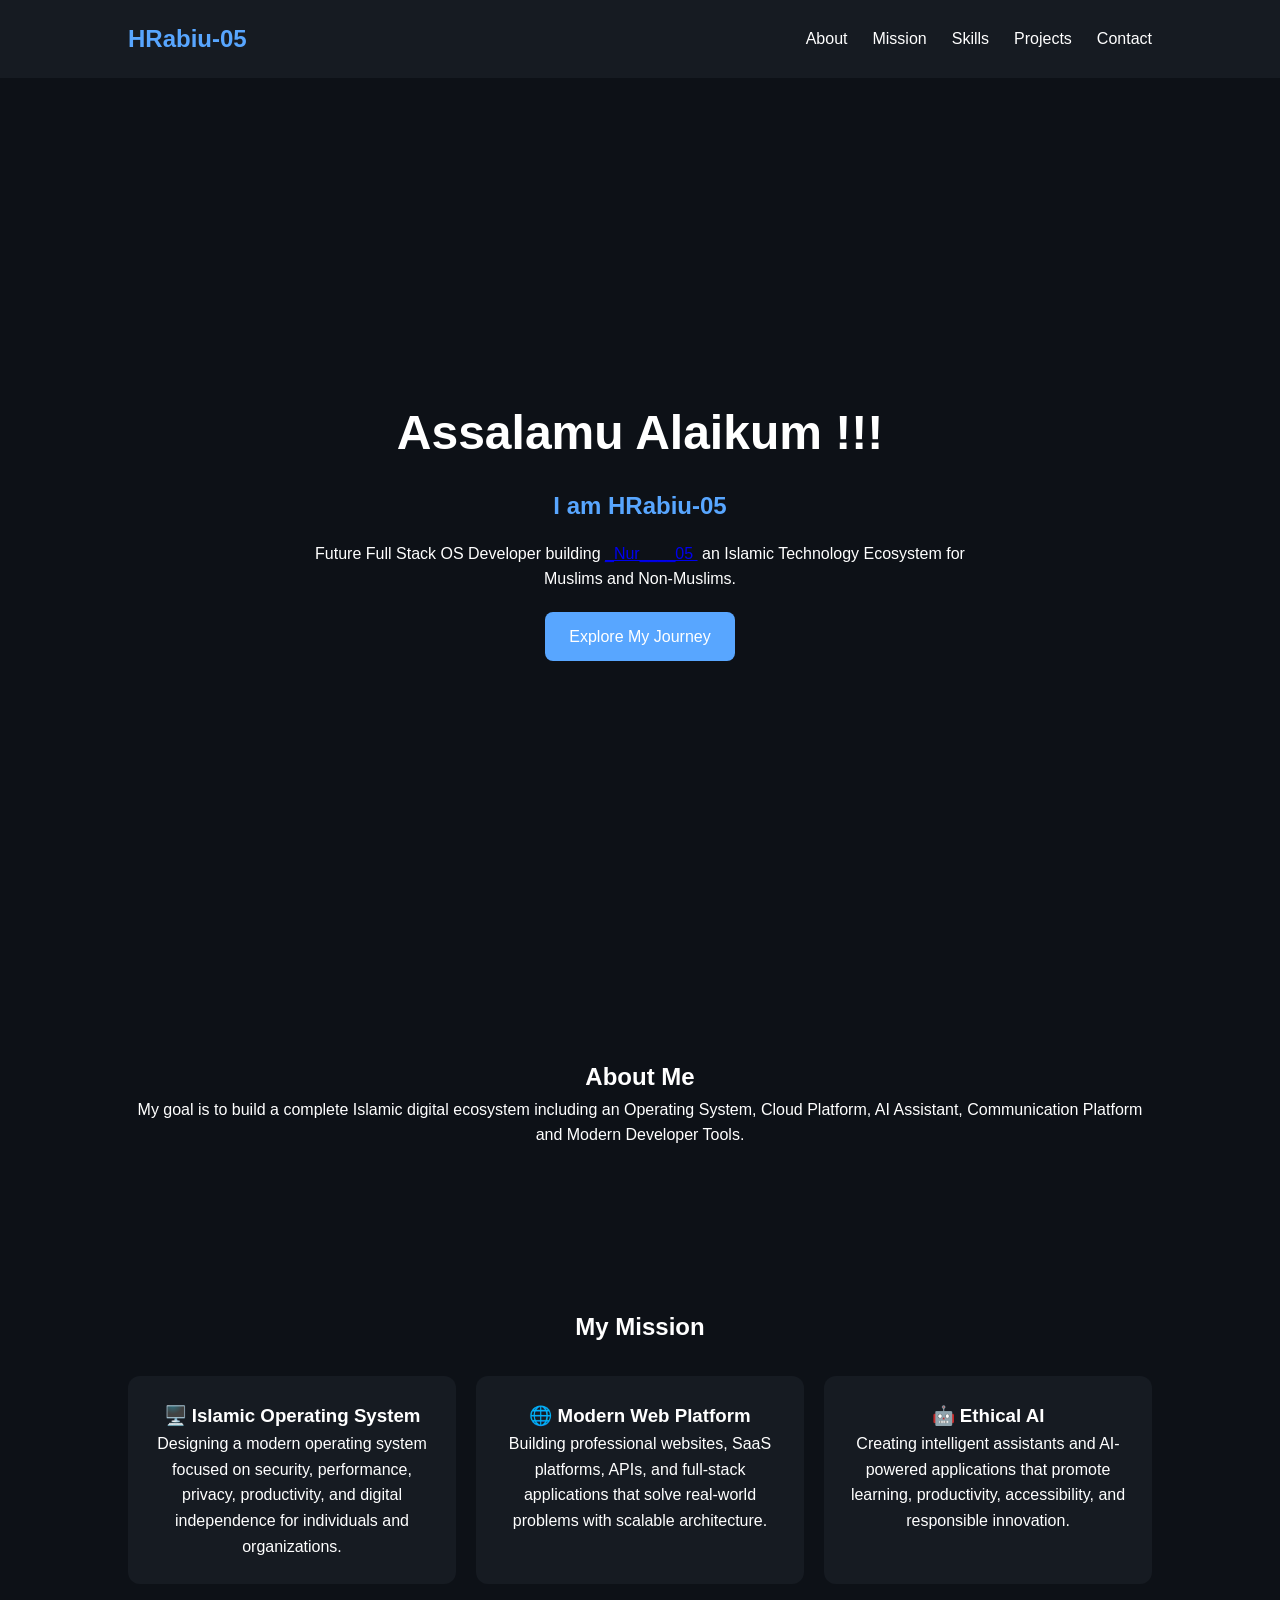
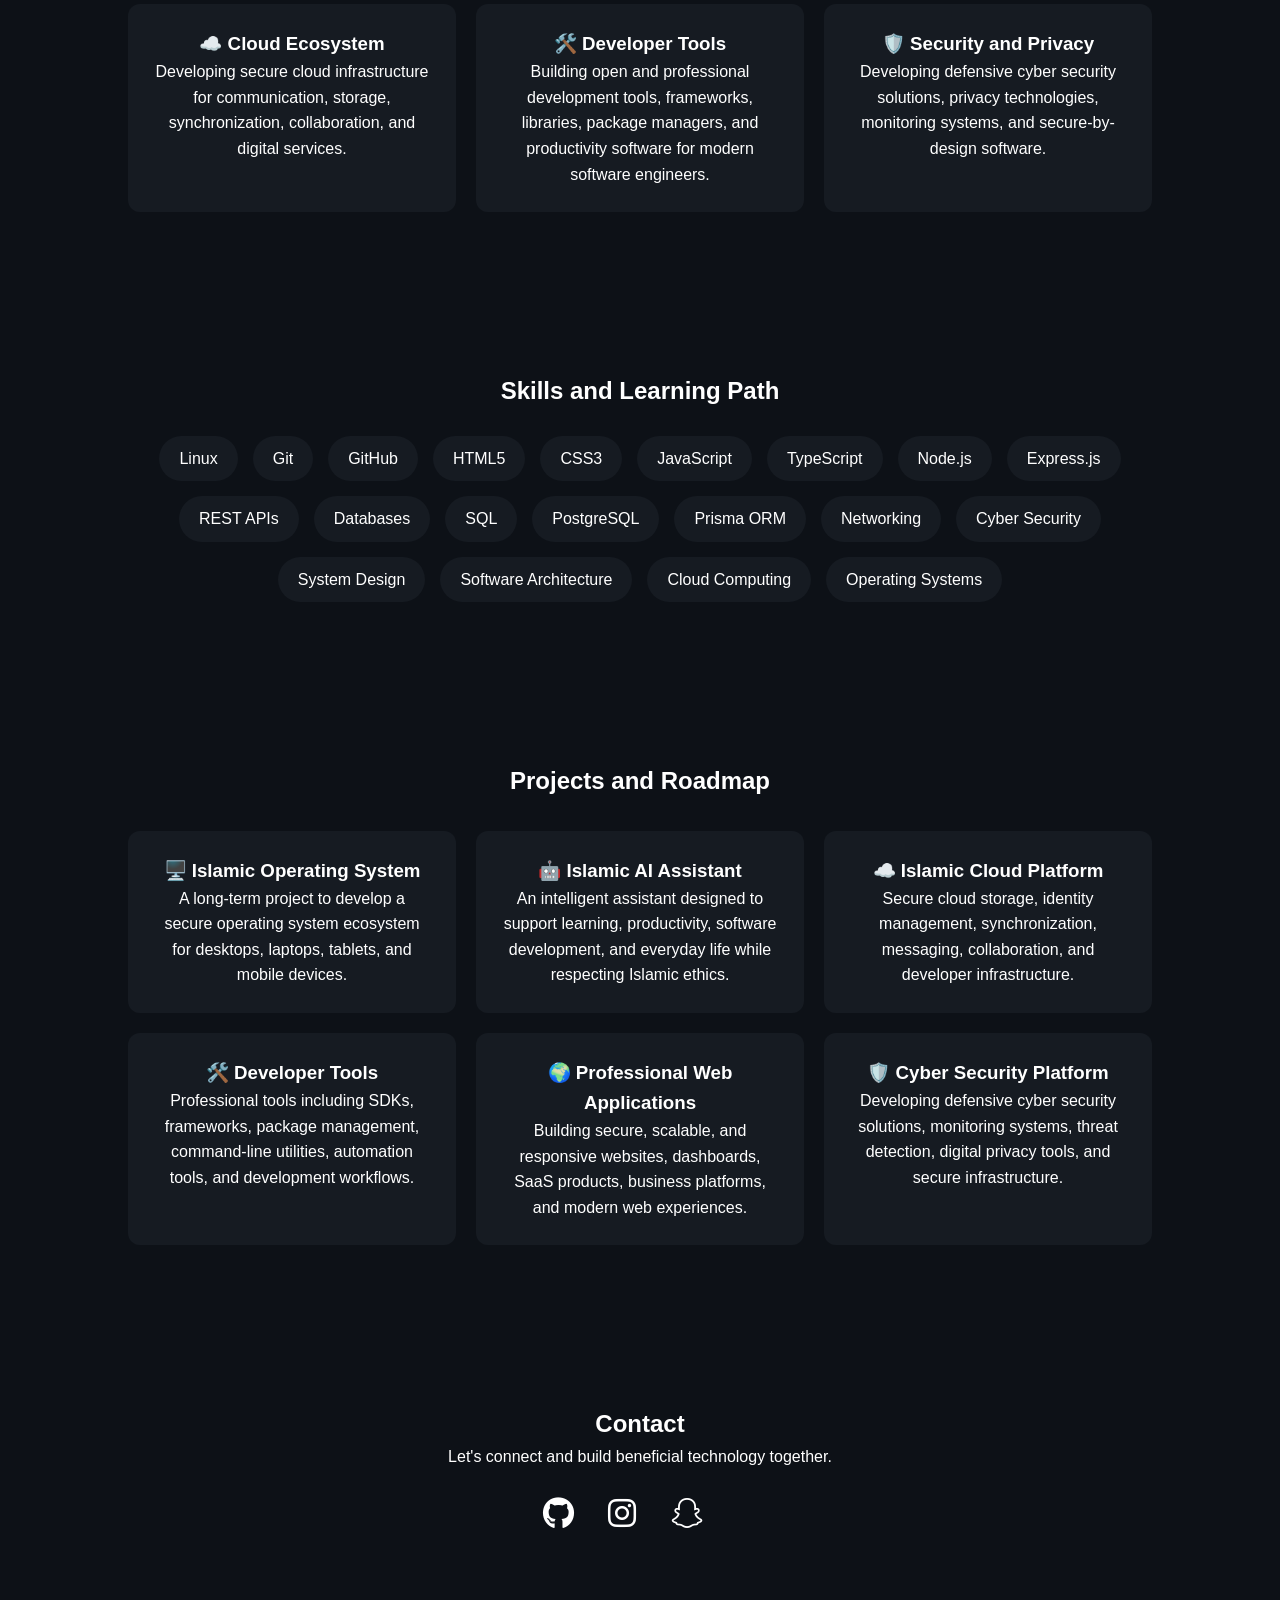
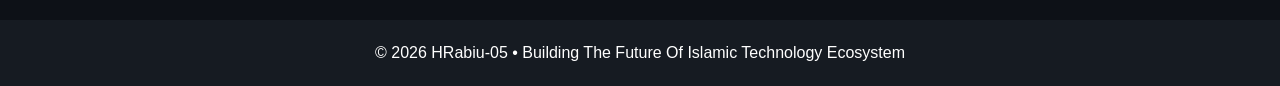
==== index.html @ 790ae96b "Add files via upload updated index..." ====
<!DOCTYPE html>
<html lang="en">
<head>
    <meta charset="UTF-8">
    <meta name="viewport" content="width=device-width, initial-scale=1.0">
    <title>HRabiu-05 | Future Full Stack OS Developer</title>

    <link rel="stylesheet" href="css/style.css">

    <link
    href="https://cdnjs.cloudflare.com/ajax/libs/font-awesome/6.5.1/css/all.min.css"
    rel="stylesheet">
</head>
<body>

<header>
    <nav class="navbar">
        <h2 class="logo">HRabiu-05</h2>

        <ul class="nav-links">
            <li><a href="#about">About</a></li>
            <li><a href="#mission">Mission</a></li>
            <li><a href="#skills">Skills</a></li>
            <li><a href="#projects">Projects</a></li>
            <li><a href="#contact">Contact</a></li>
        </ul>

        <div class="menu-btn">
            <i class="fas fa-bars"></i>
        </div>
    </nav>
</header>

<section class="hero">

    <div class="hero-content">

        <h1>Assalamu Alaikum !!! </h1>

        <h2>I am HRabiu-05</h2>

        <p>
            Future Full Stack OS Developer building  <a link href="_Nur____05/index.html"> _Nur____05 <i class="fab _Nur____05 "></i></a>  an Islamic Technology Ecosystem for Muslims and Non-Muslims.
        </p>

        <a href="#projects" class="btn">
            Explore My Journey
        </a>

    </div>

</section>

<section id="about" class="section">

    <h2>About Me</h2>

    <p>
        My goal is to build a complete Islamic digital ecosystem
        including an Operating System, Cloud Platform, AI Assistant,
        Communication Platform and Modern Developer Tools.
    </p>

</section>

<section id="mission" class="section">

    <h2>My Mission</h2>

    <div class="cards">

        <div class="card">
            <h3> 🖥️ Islamic Operating System</h3>
            <p>
                Designing a modern operating system focused on security,
                performance, privacy, productivity, and digital independence
                for individuals and organizations.
            </p>
        </div>

        <div class="card">
            <h3> 🌐 Modern Web Platform</h3>
            <p>
                Building professional websites, SaaS platforms,
                APIs, and full-stack applications that solve
                real-world problems with scalable architecture.
            </p>
        </div>

        <div class="card">
            <h3> 🤖 Ethical AI</h3>
            <p>
                Creating intelligent assistants and AI-powered
                applications that promote learning, productivity,
                accessibility, and responsible innovation.
            </p>
        </div>

        <div class="card">
            <h3> ☁️ Cloud Ecosystem</h3>
            <p>
                Developing secure cloud infrastructure for
                communication, storage, synchronization,
                collaboration, and digital services.
            </p>
        </div>

        <div class="card">
            <h3> 🛠️ Developer Tools</h3>
            <p>
                Building open and professional development tools,
                frameworks, libraries, package managers, and
                productivity software for modern software engineers.
            </p>
        </div>

        <div class="card">
            <h3> 🛡️ Security and Privacy</h3>
            <p>
                Developing defensive cyber security solutions,
                privacy technologies, monitoring systems,
                and secure-by-design software.
            </p>
        </div>

    </div>

</section>

<section id="skills" class="section">

    <h2>Skills and Learning Path</h2>

    <div class="skills">

        <span>Linux</span>
        <span>Git</span>
        <span>GitHub</span>

        <span>HTML5</span>
        <span>CSS3</span>
        <span>JavaScript</span>
        <span>TypeScript</span>

        <span>Node.js</span>
        <span>Express.js</span>

        <span>REST APIs</span>
        <span>Databases</span>
        <span>SQL</span>
        <span>PostgreSQL</span>

        <span>Prisma ORM</span>

        <span>Networking</span>
        <span>Cyber Security</span>

        <span>System Design</span>
        <span>Software Architecture</span>

        <span>Cloud Computing</span>
        <span>Operating Systems</span>

    </div>

</section>

<section id="projects" class="section">

    <h2>Projects and Roadmap</h2>

    <div class="cards">

        <div class="card">
            <h3> 🖥️ Islamic Operating System</h3>
            <p>
                A long-term project to develop a secure operating
                system ecosystem for desktops, laptops, tablets,
                and mobile devices.
            </p>
        </div>

        <div class="card">
            <h3> 🤖 Islamic AI Assistant</h3>
            <p>
                An intelligent assistant designed to support learning,
                productivity, software development, and everyday life
                while respecting Islamic ethics.
            </p>
        </div>

        <div class="card">
            <h3> ☁️ Islamic Cloud Platform</h3>
            <p>
                Secure cloud storage, identity management,
                synchronization, messaging, collaboration,
                and developer infrastructure.
            </p>
        </div>

        <div class="card">
            <h3> 🛠️ Developer Tools</h3>
            <p>
                Professional tools including SDKs, frameworks,
                package management, command-line utilities,
                automation tools, and development workflows.
            </p>
        </div>

        <div class="card">
            <h3> 🌍 Professional Web Applications</h3>
            <p>
                Building secure, scalable, and responsive websites,
                dashboards, SaaS products, business platforms,
                and modern web experiences.
            </p>
        </div>

        <div class="card">
            <h3> 🛡️ Cyber Security Platform</h3>
            <p>
                Developing defensive cyber security solutions,
                monitoring systems, threat detection,
                digital privacy tools, and secure infrastructure.
            </p>
        </div>

    </div>

</section>

<section id="contact" class="section">

    <h2>Contact</h2>

    <p>
        Let's connect and build beneficial technology together.
    </p>

    <div class="socials">
        <a href="https://github.com/HRabiu-05"><i class="fab fa-github"></i></a>
        <a href="https://instagram.com/hrabiu_05__?igsh=cXMOeGNncTNiNW5z"><i class="fab fa-instagram"></i></a>
        <a href="https://www.snapchat.com/add/hrabiu05_social?share_id=TnLLtVIYutQ&locale=en-GB"><i class="fab fa-snapchat"></i></a>
        <a href="https://www.whatsapp.com"><i class="fab fa-whatsApp"></i></a>

    </div>

</section>

<footer>

    <p>
        © 2026 HRabiu-05 • Building The Future Of Islamic Technology Ecosystem
    </p>

</footer>

<script src="js/script.js"></script>

</body>
</html>
---- css/style.css ----
*{
    margin:0;
    padding:0;
    box-sizing:border-box;
    font-family:sans-serif;
}

body{
    background:#0d1117;
    color:white;
    line-height:1.6;
}

.navbar{
    display:flex;
    justify-content:space-between;
    align-items:center;
    padding:20px 10%;
    background:#161b22;
    position:sticky;
    top:0;
}

.logo{
    color:#58a6ff;
}

.nav-links{
    display:flex;
    list-style:none;
    gap:25px;
}

.nav-links a{
    color:white;
    text-decoration:none;
}

.hero{
    min-height:100vh;
    display:flex;
    justify-content:center;
    align-items:center;
    text-align:center;
    padding:20px;
}

.hero h1{
    font-size:3rem;
}

.hero h2{
    color:#58a6ff;
    margin:15px 0;
}

.hero p{
    max-width:700px;
}

.btn{
    display:inline-block;
    margin-top:20px;
    padding:12px 24px;
    background:#58a6ff;
    color:white;
    text-decoration:none;
    border-radius:8px;
}

.section{
    padding:80px 10%;
    text-align:center;
}

.cards{
    display:grid;
    grid-template-columns:repeat(auto-fit,minmax(250px,1fr));
    gap:20px;
    margin-top:30px;
}

.card{
    background:#161b22;
    padding:25px;
    border-radius:12px;
}

.skills{
    display:flex;
    flex-wrap:wrap;
    justify-content:center;
    gap:15px;
    margin-top:25px;
}

.skills span{
    background:#161b22;
    padding:10px 20px;
    border-radius:50px;
}

.socials{
    margin-top:20px;
}

.socials a{
    color:white;
    font-size:2rem;
    margin:0 15px;
}

footer{
    text-align:center;
    padding:20px;
    background:#161b22;
}

.menu-btn{
    display:none;
}

@media(max-width:768px){

    .nav-links{
        display:none;
    }

    .menu-btn{
        display:block;
        font-size:1.5rem;
    }

    .hero h1{
        font-size:2rem;
    }
}
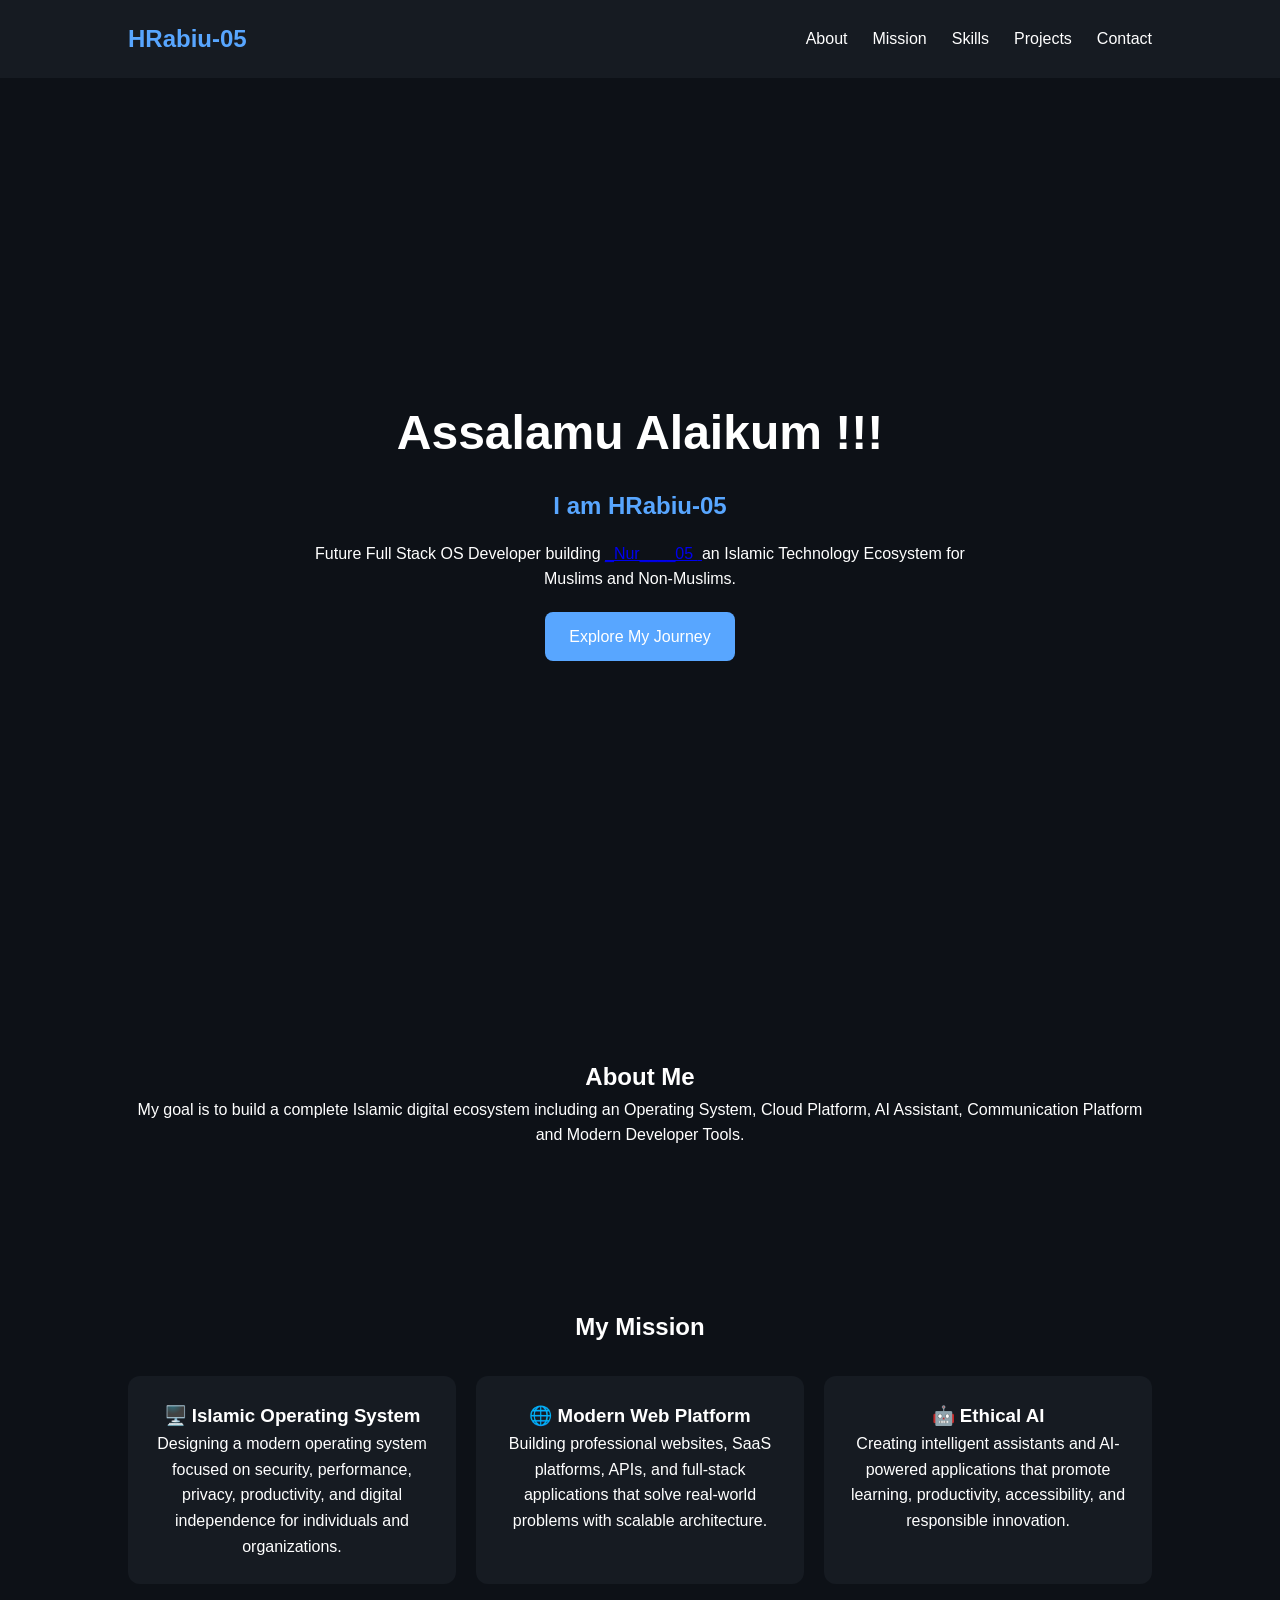
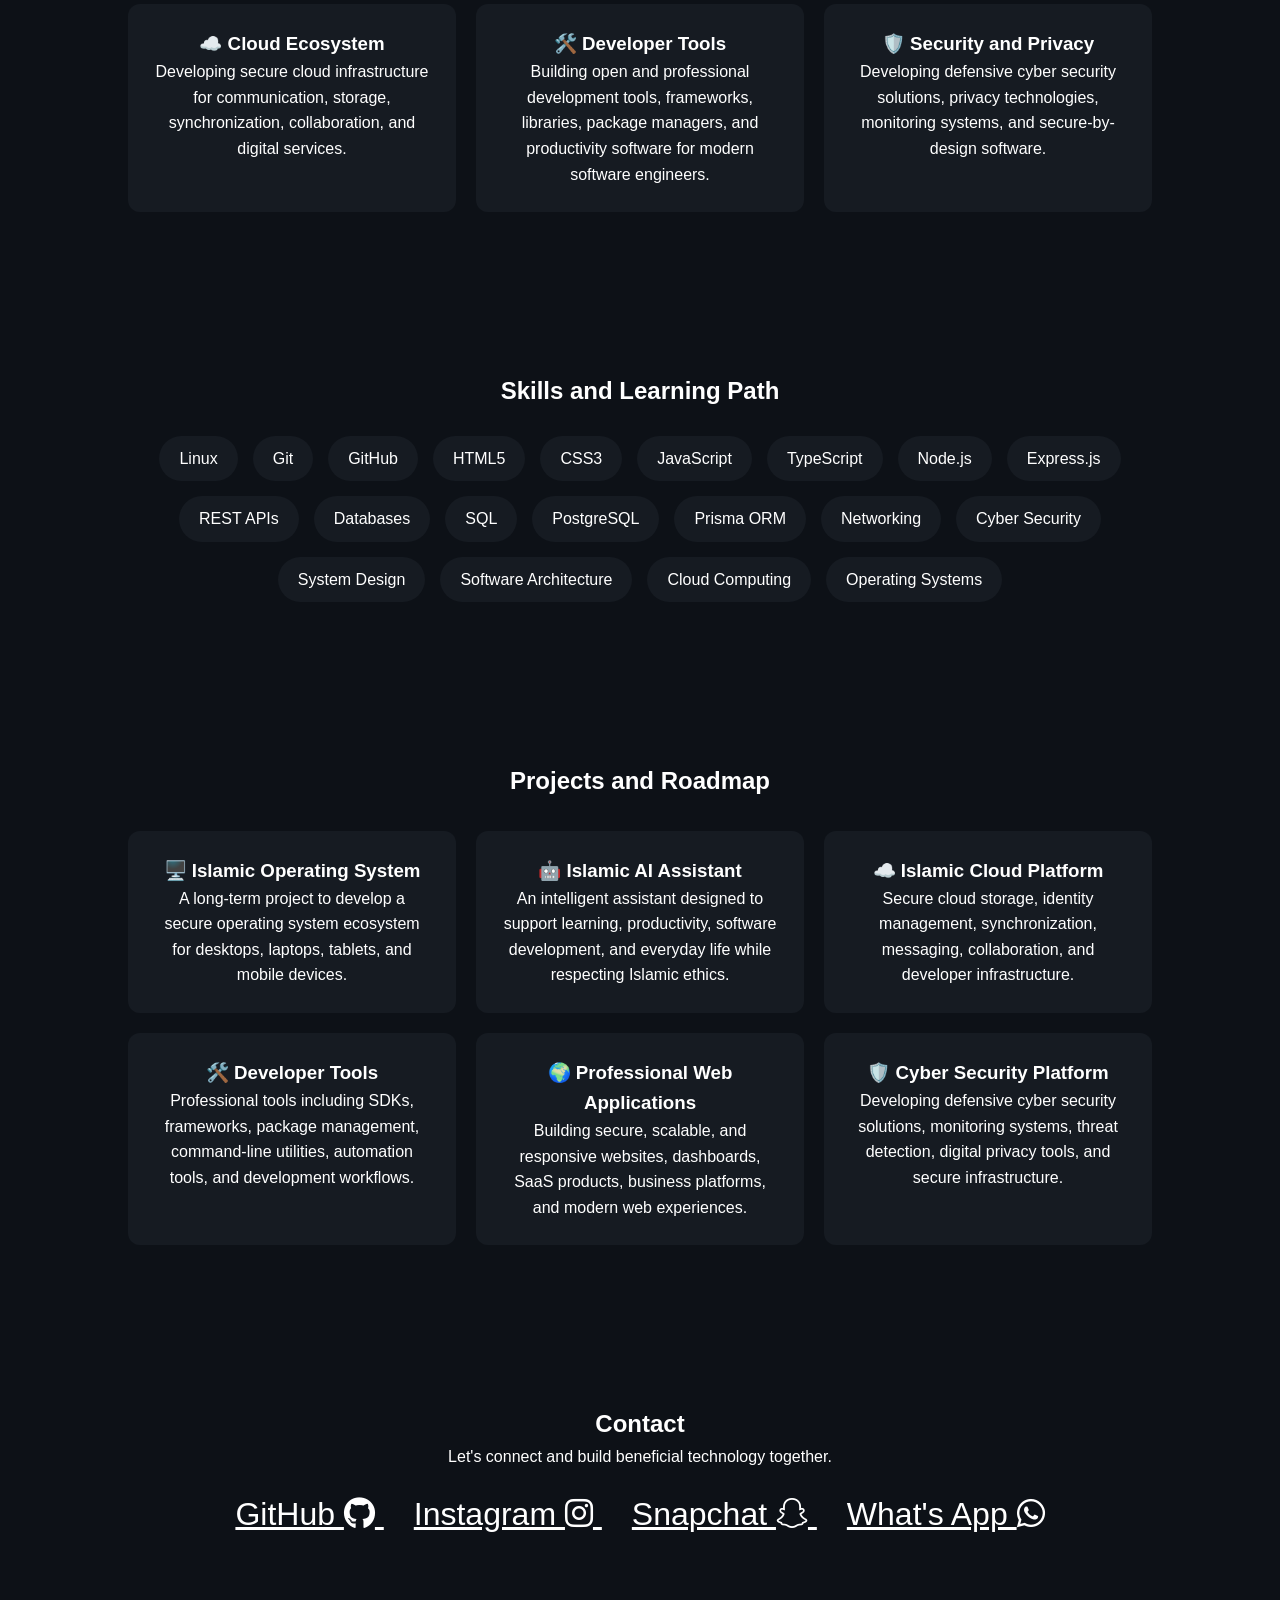
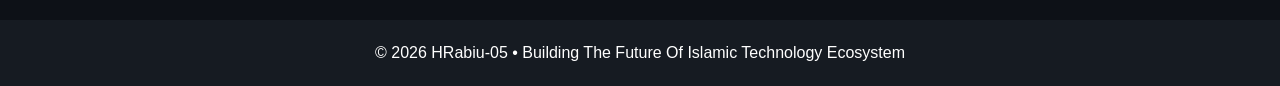
==== commit 45427022: "Add files via upload updated _Nur____05..." ====
--- a/index.html
+++ b/index.html
@@ -5,7 +5,7 @@
     <meta name="viewport" content="width=device-width, initial-scale=1.0">
     <title>HRabiu-05 | Future Full Stack OS Developer</title>
 
-    <link rel="stylesheet" href="css/style.css">
+    <link rel="stylesheet" href="./css/style.css">
 
     <link
     href="https://cdnjs.cloudflare.com/ajax/libs/font-awesome/6.5.1/css/all.min.css"
@@ -40,7 +40,10 @@
         <h2>I am HRabiu-05</h2>
 
         <p>
-            Future Full Stack OS Developer building  <a link href="_Nur____05/index.html"> _Nur____05 <i class="fab _Nur____05 "></i></a>  an Islamic Technology Ecosystem for Muslims and Non-Muslims.
+            Future Full Stack OS Developer building
+            <a link href="_Nur____05/index.html"> _Nur____05
+                <i class="fab _Nur____05 "> </i>
+            </a>  an Islamic Technology Ecosystem for Muslims and Non-Muslims.
         </p>
 
         <a href="#projects" class="btn">
@@ -238,10 +241,18 @@
     </p>
 
     <div class="socials">
-        <a href="https://github.com/HRabiu-05"><i class="fab fa-github"></i></a>
-        <a href="https://instagram.com/hrabiu_05__?igsh=cXMOeGNncTNiNW5z"><i class="fab fa-instagram"></i></a>
-        <a href="https://www.snapchat.com/add/hrabiu05_social?share_id=TnLLtVIYutQ&locale=en-GB"><i class="fab fa-snapchat"></i></a>
-        <a href="https://www.whatsapp.com"><i class="fab fa-whatsApp"></i></a>
+        <a href="https://github.com/HRabiu-05"> GitHub
+            <i class="fab fa-github"> </i>
+        </a>
+        <a href="https://instagram.com/hrabiu_05__?igsh=cXMOeGNncTNiNW5z"> Instagram
+            <i class="fab fa-instagram"> </i>
+        </a>
+        <a href="https://www.snapchat.com/add/hrabiu05_social?share_id=TnLLtVIYutQ&locale=en-GB"> Snapchat
+            <i class="fab fa-snapchat"> </i>
+        </a>
+        <a href="https://wa.me/message/S77RJYUMOQH2O1"> What's App
+            <i class="fab fa-whatsapp"> </i>
+        </a>
 
     </div>
 
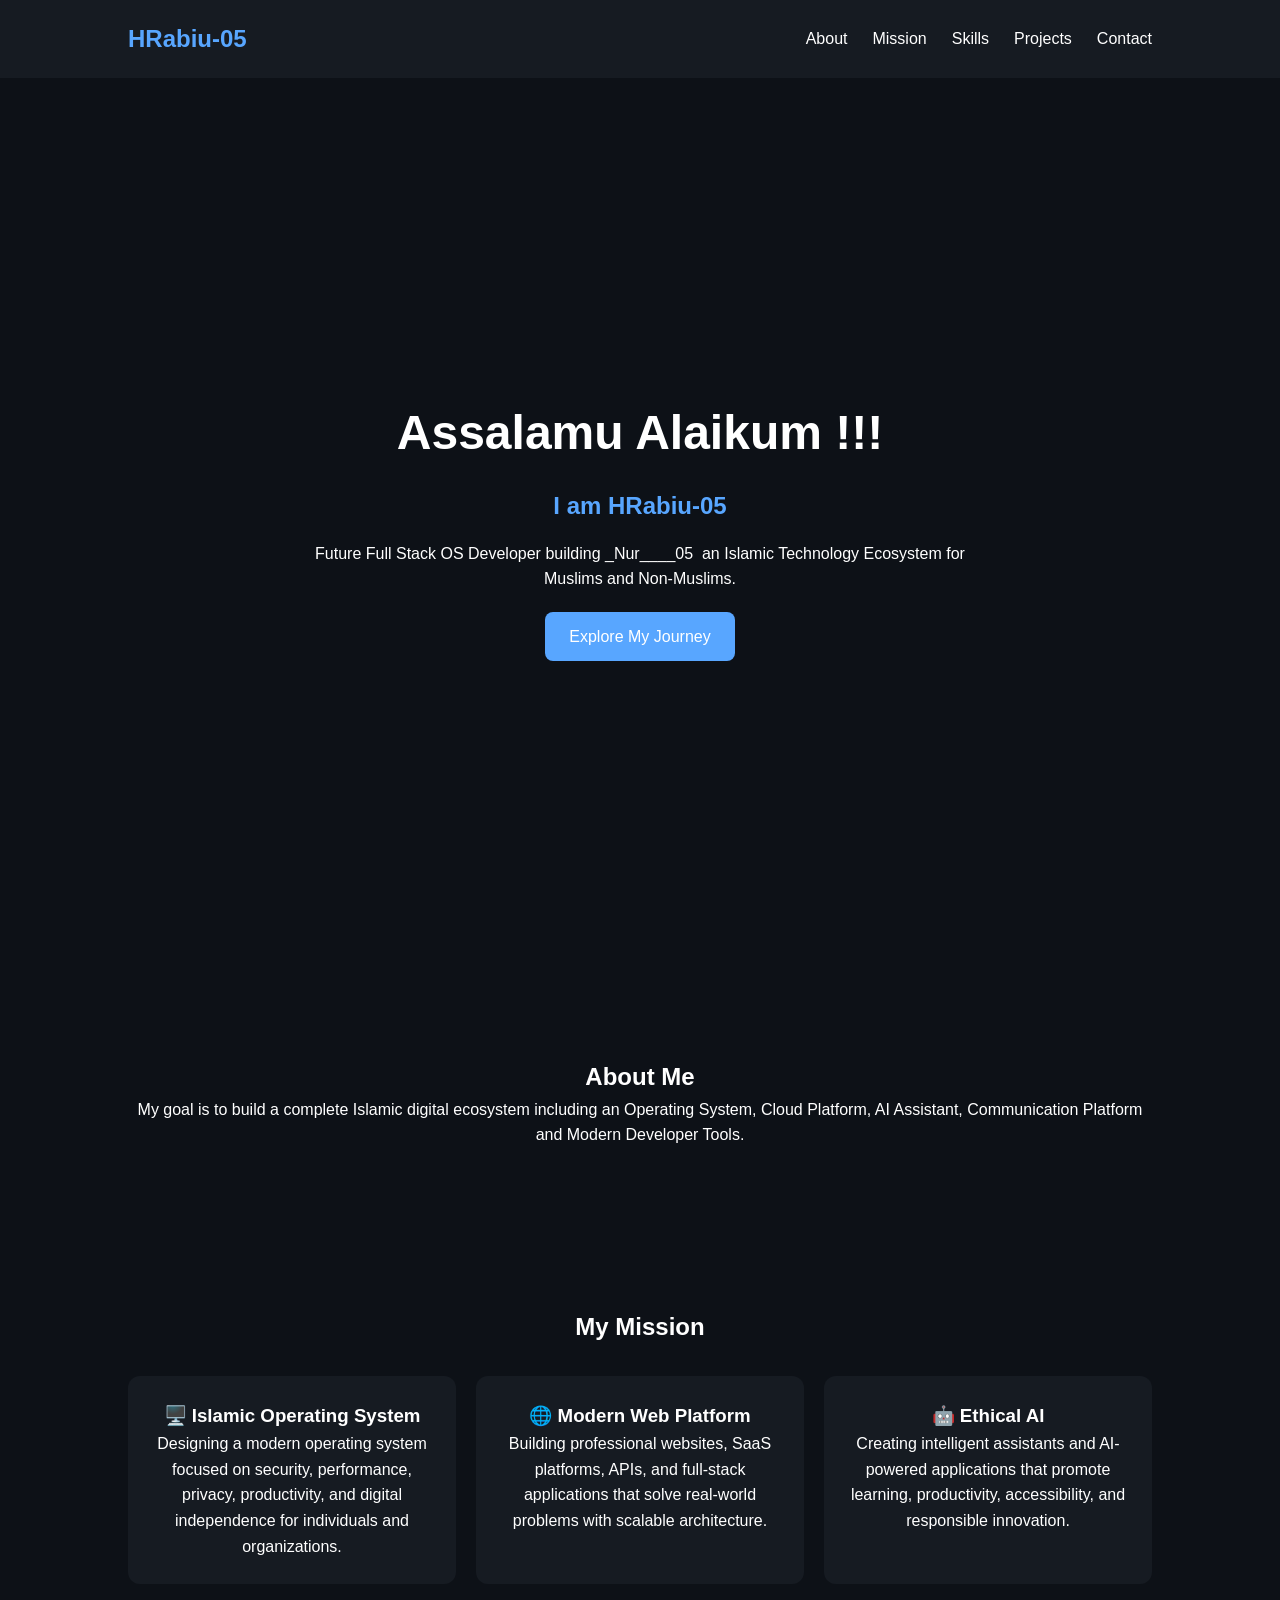
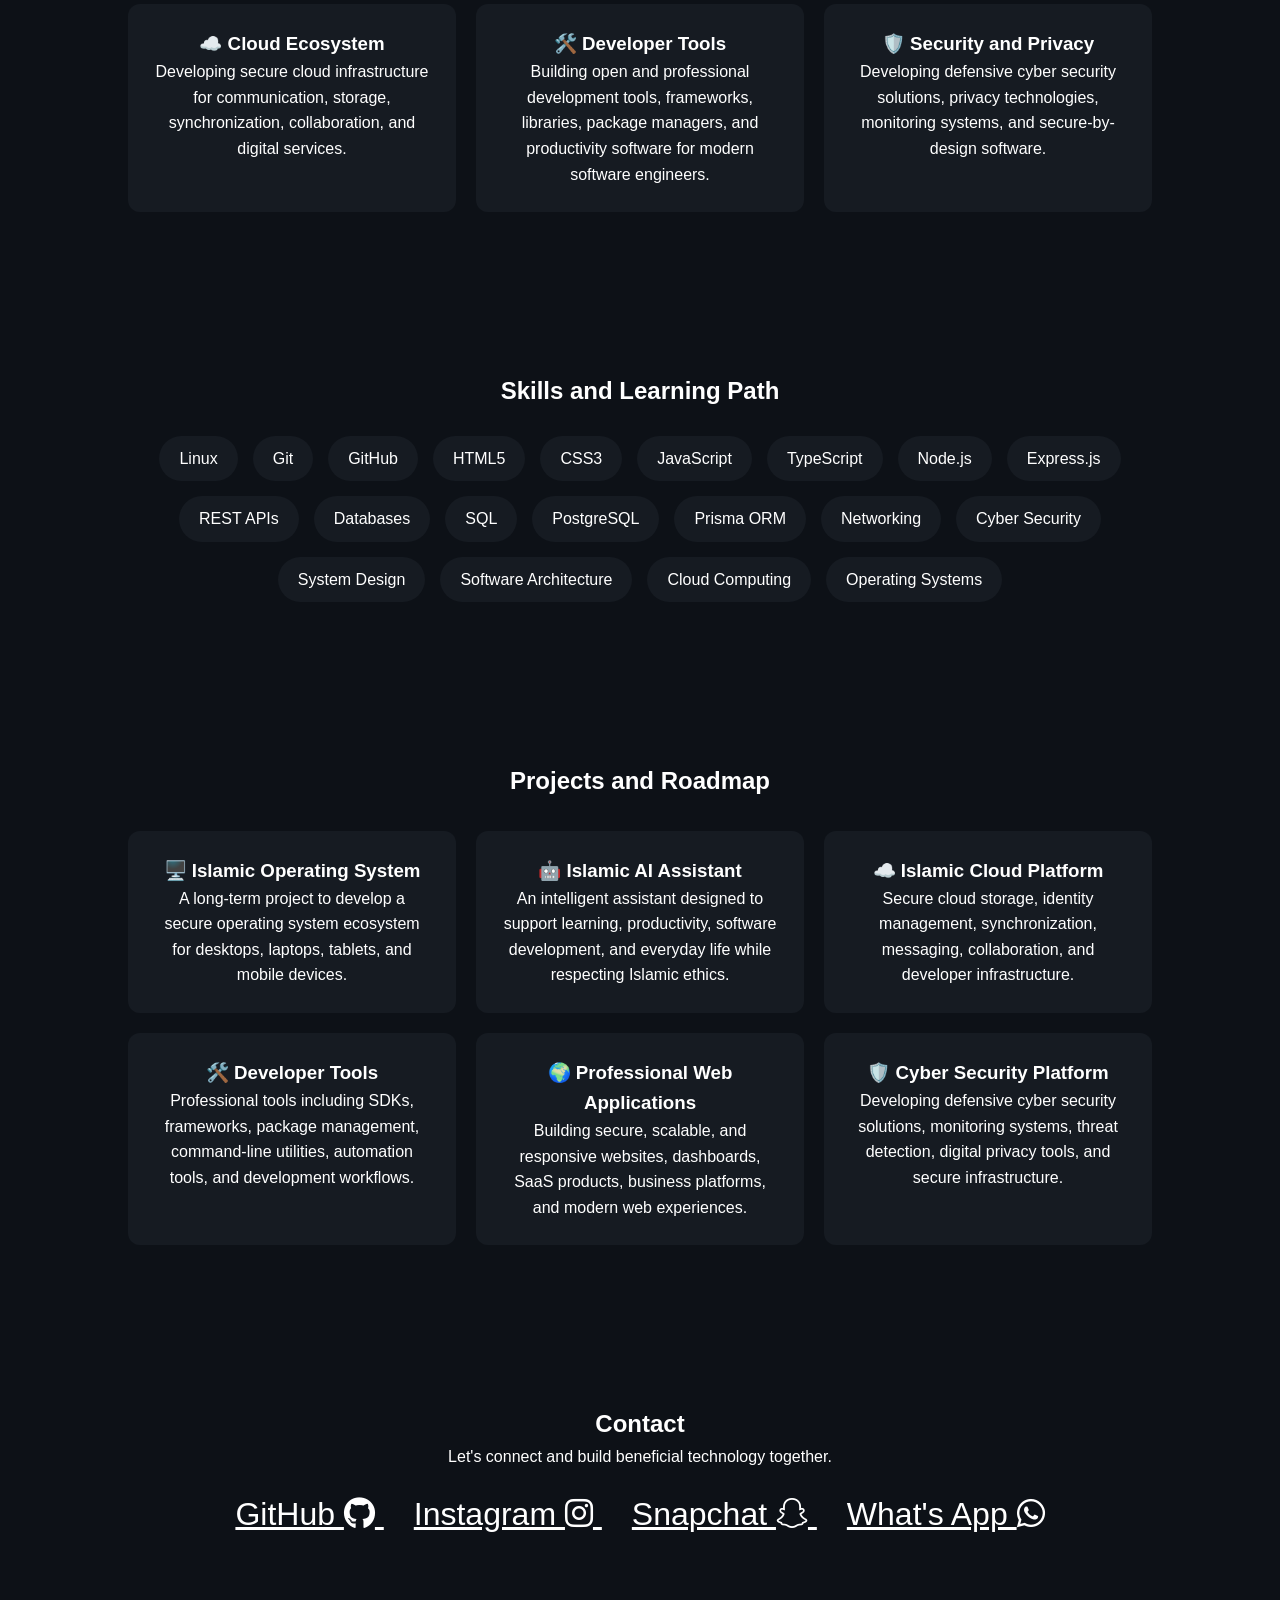
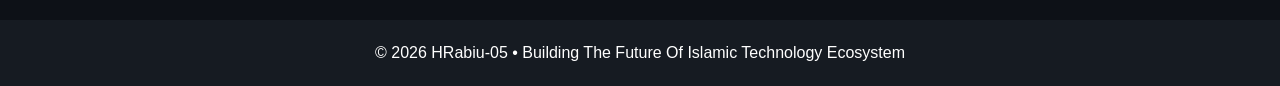
==== commit be62237d: "Fix HTML encoding issues in index.html" ====
--- a/index.html
+++ b/index.html
@@ -41,7 +41,7 @@
 
         <p>
             Future Full Stack OS Developer building
-            <a link href="_Nur____05/index.html"> _Nur____05
+            <a  src="_Nur____05/index.html"> _Nur____05
                 <i class="fab _Nur____05 "> </i>
             </a>  an Islamic Technology Ecosystem for Muslims and Non-Muslims.
         </p>
@@ -269,4 +269,4 @@
 <script src="js/script.js"></script>
 
 </body>
-</html>+</html>
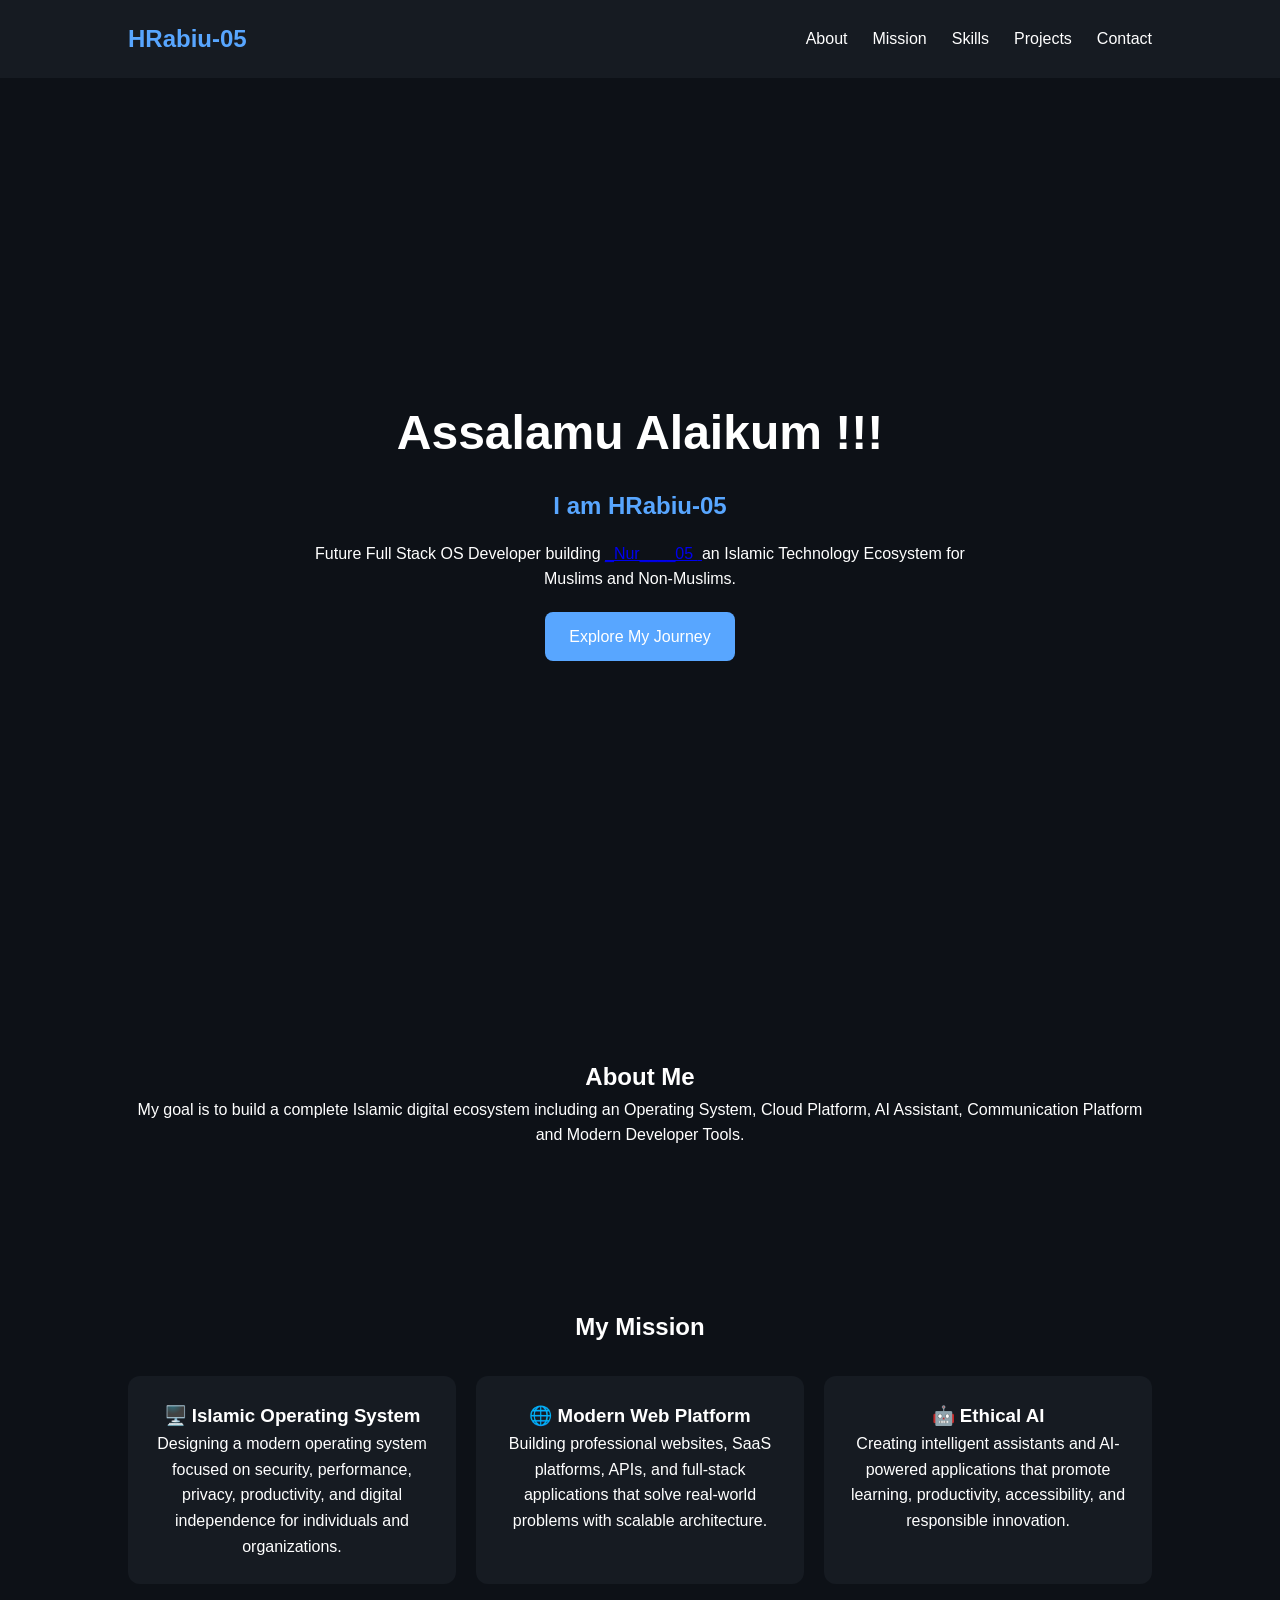
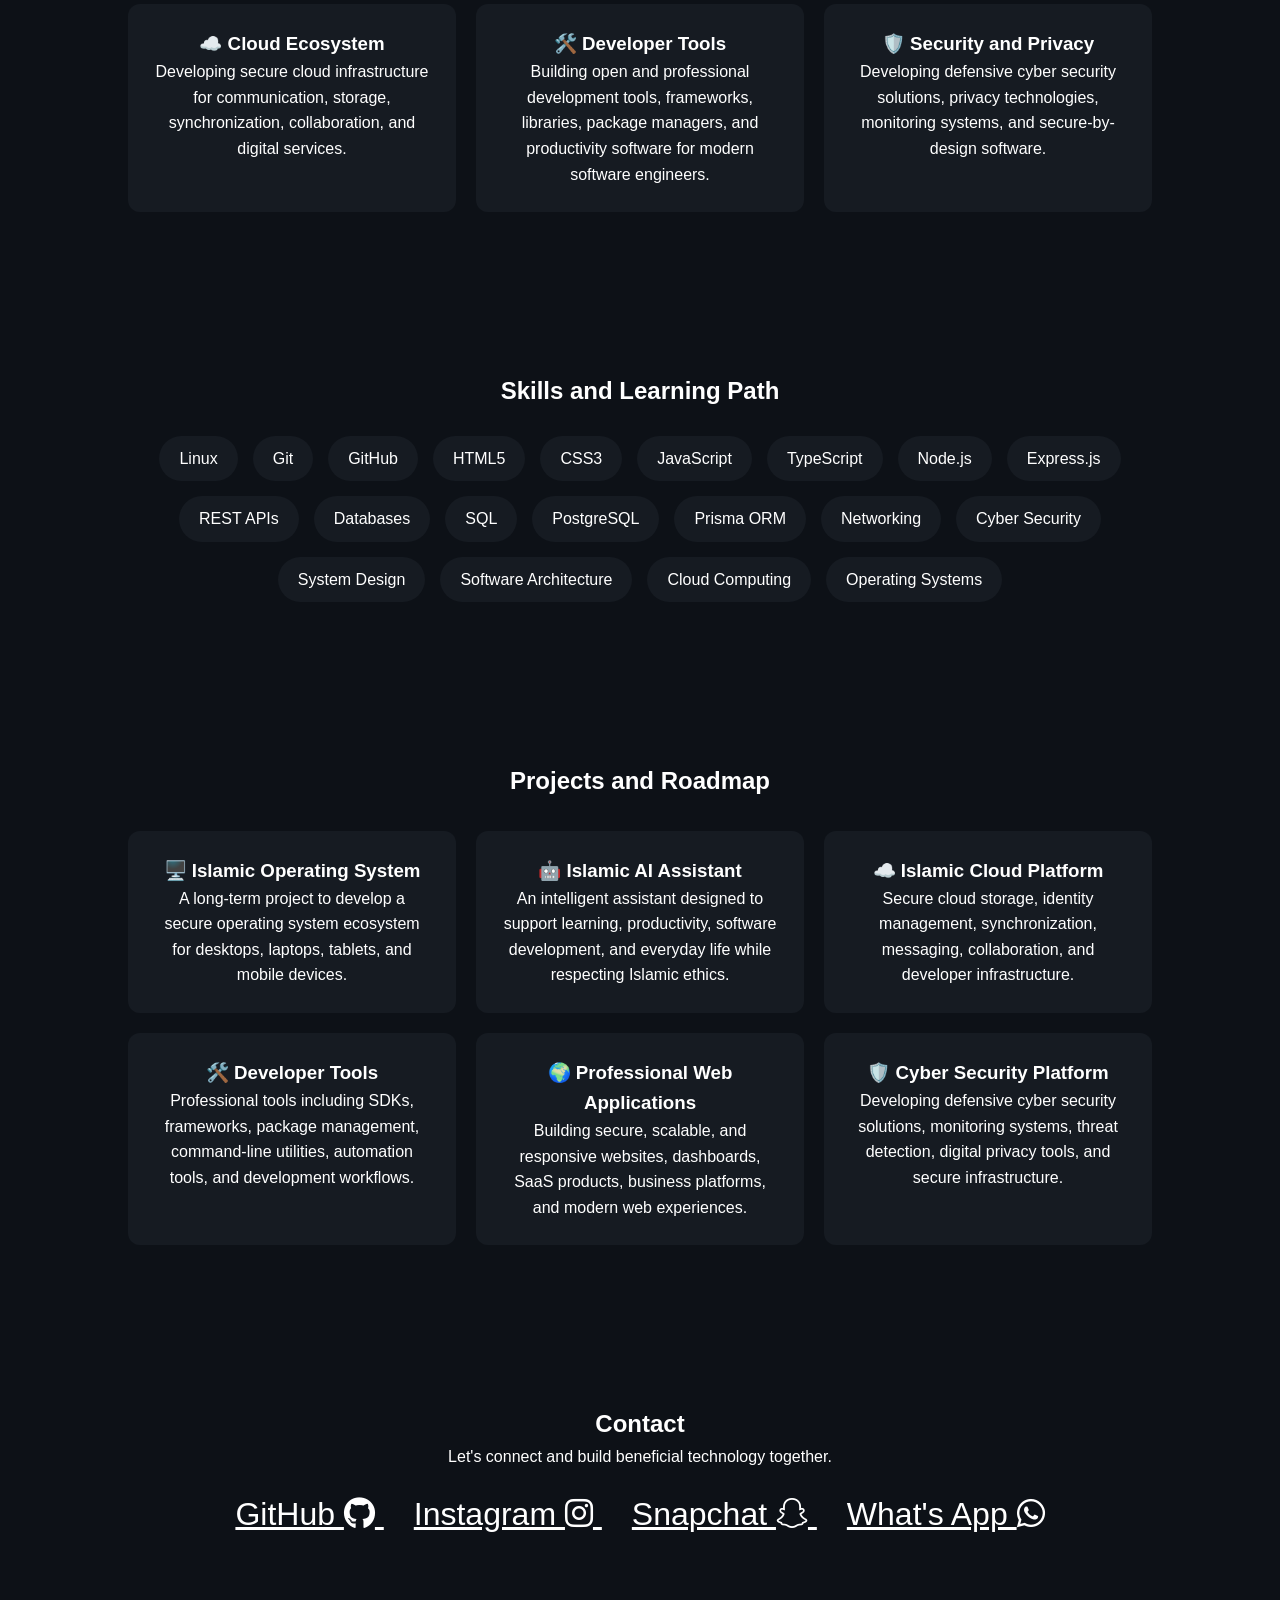
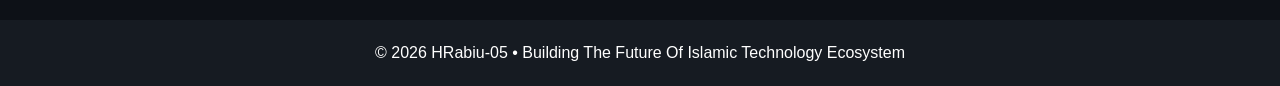
==== commit 8ae636ff: "Fix HTML formatting and update links" ====
--- a/index.html
+++ b/index.html
@@ -41,7 +41,7 @@
 
         <p>
             Future Full Stack OS Developer building
-            <a  src="_Nur____05/index.html"> _Nur____05
+            <a  href="https://github.com/HRabiu-05/hrabiu-05.github.io/blob/main/_Nur____05/index.html"> _Nur____05
                 <i class="fab _Nur____05 "> </i>
             </a>  an Islamic Technology Ecosystem for Muslims and Non-Muslims.
         </p>
